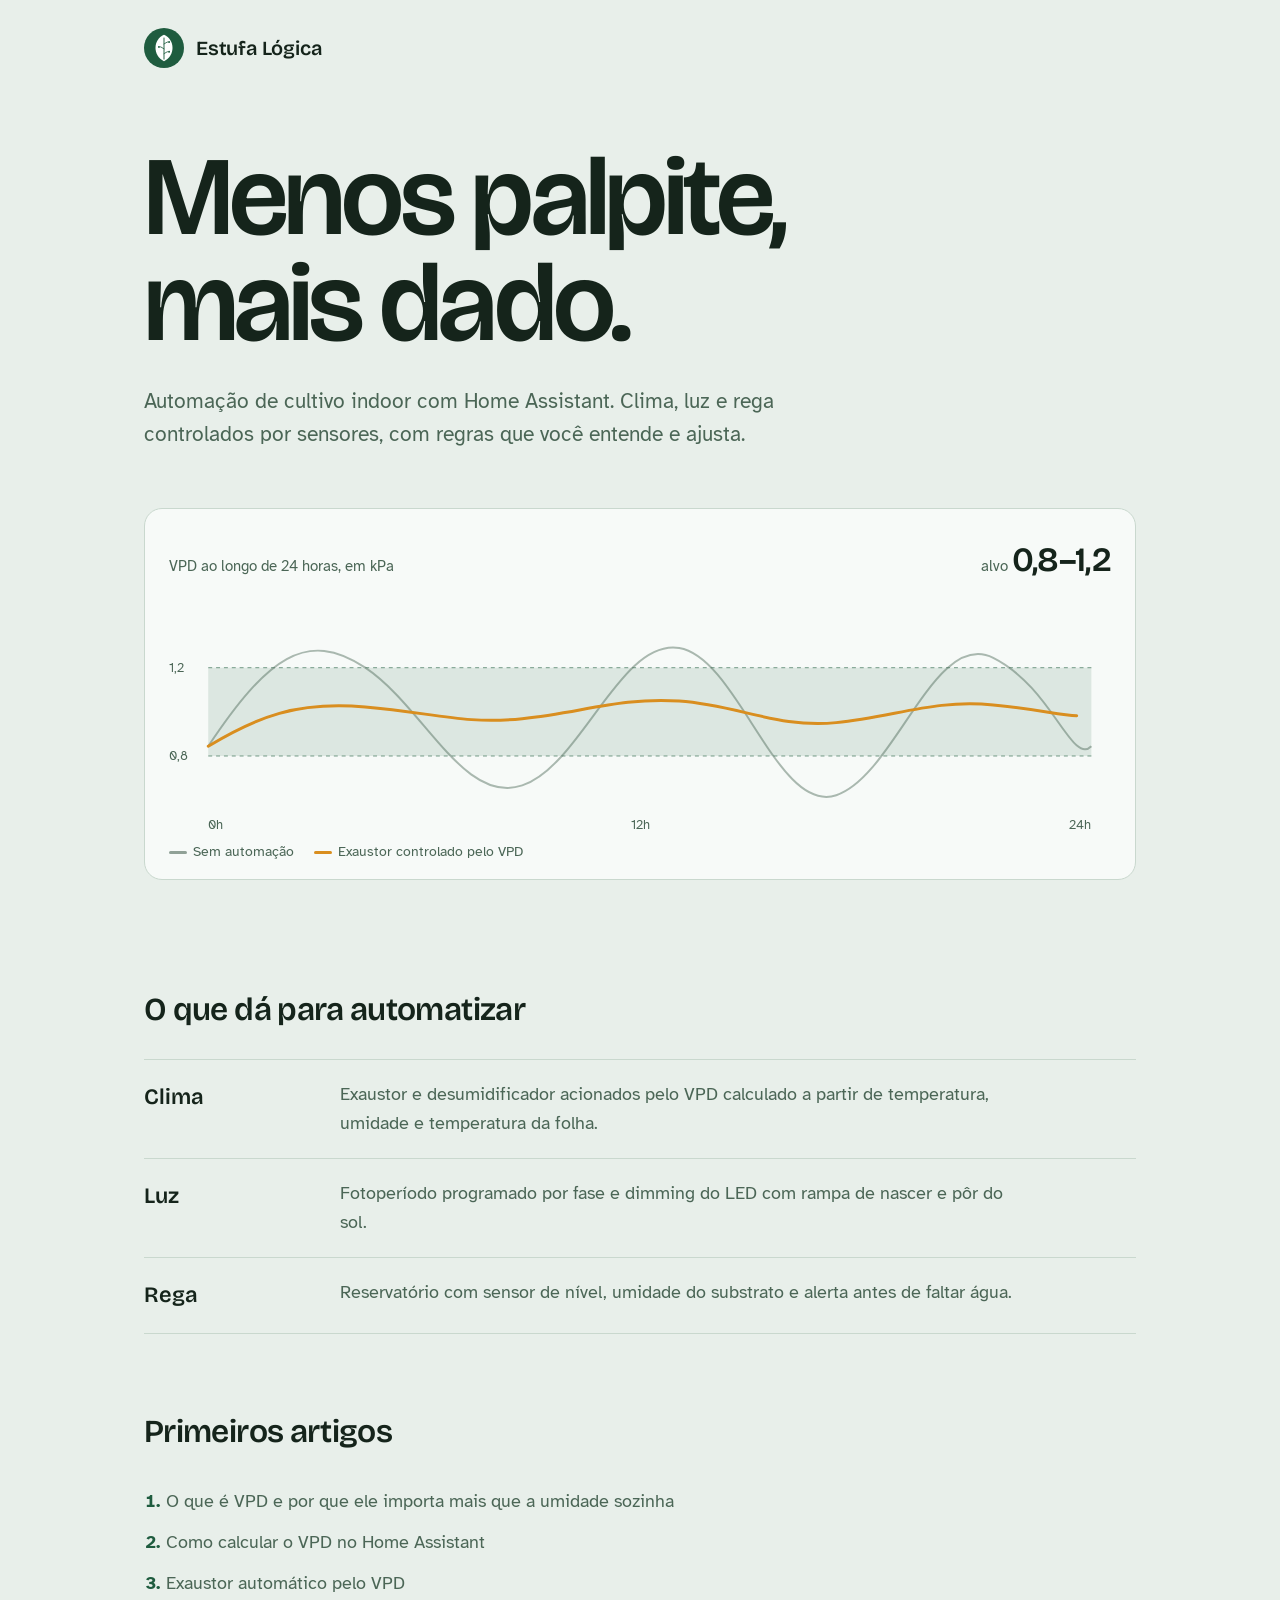
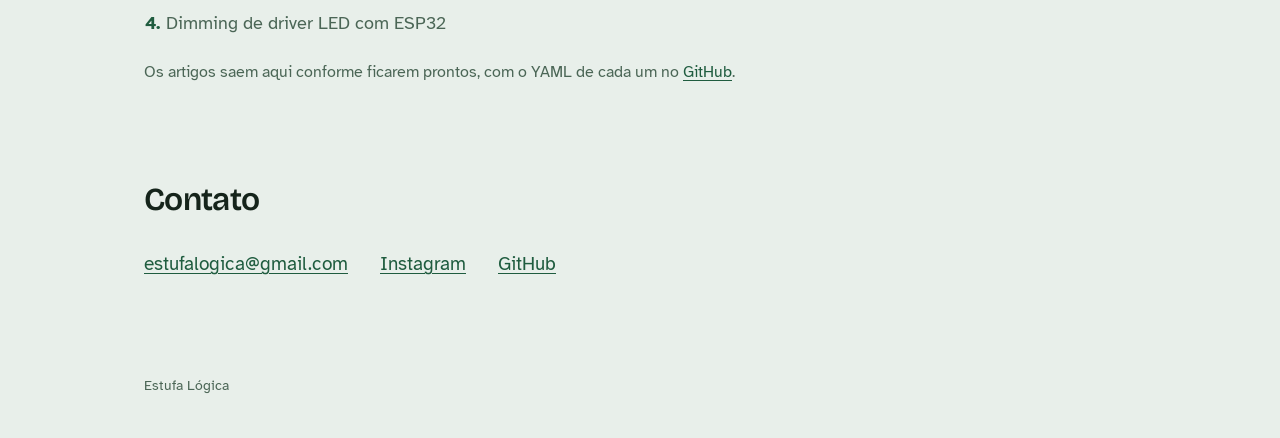
==== index.html @ 7dfba773 "Add files via upload" ====
<!doctype html>
<html lang="pt-BR">
<head>
<meta charset="utf-8">
<meta name="viewport" content="width=device-width, initial-scale=1">
<title>Estufa Lógica · Automação de cultivo indoor</title>
<meta name="description" content="Cultivo indoor automatizado com Home Assistant: VPD, luz e rega controlados por sensores. Menos palpite, mais dado.">
<link rel="icon" href="logo.svg" type="image/svg+xml">
<meta property="og:title" content="Estufa Lógica">
<meta property="og:description" content="Cultivo indoor automatizado. Menos palpite, mais dado.">
<meta property="og:image" content="https://estufalogica.com/og.png">
<link rel="preconnect" href="https://fonts.googleapis.com">
<link rel="preconnect" href="https://fonts.gstatic.com" crossorigin>
<link href="https://fonts.googleapis.com/css2?family=Bricolage+Grotesque:opsz,wght@12..96,400;12..96,600&family=Atkinson+Hyperlegible:wght@400;700&display=swap" rel="stylesheet">
<style>
:root{
  --vidro:#E8EFEA;
  --folha:#1F5C3F;
  --tinta:#15241B;
  --musgo:#4B6656;
  --nevoa:#C9D8CE;
  --led:#D98E1F;
  --papel:#F7FAF8;
}
@media (prefers-color-scheme: dark){
  :root{--vidro:#0F1C15;--tinta:#E6EFE9;--musgo:#9DB8A7;--nevoa:#28402F;--papel:#15261C;--led:#F0A93B;--folha:#6FC497}
}
*{box-sizing:border-box}
html{-webkit-text-size-adjust:100%}
body{margin:0;background:var(--vidro);color:var(--tinta);font-family:"Atkinson Hyperlegible",system-ui,sans-serif;font-size:18px;line-height:1.6}
a{color:var(--folha);text-underline-offset:3px}
a:focus-visible{outline:3px solid var(--led);outline-offset:3px;border-radius:2px}
.wrap{max-width:1040px;margin:0 auto;padding:0 24px}
header{display:flex;align-items:center;gap:12px;padding:28px 0}
header img{width:40px;height:40px;border-radius:50%}
header span{font-family:"Bricolage Grotesque",sans-serif;font-weight:600;font-size:20px;letter-spacing:-.01em}
.hero{padding:48px 0 24px}
h1{font-family:"Bricolage Grotesque",sans-serif;font-weight:600;font-size:clamp(48px,9vw,112px);line-height:.95;letter-spacing:-.035em;margin:0;max-width:11ch}
.lede{font-size:21px;color:var(--musgo);max-width:34em;margin:28px 0 0}
.leitura{margin:56px 0 8px;background:var(--papel);border:1px solid var(--nevoa);border-radius:18px;padding:24px 24px 16px}
.leitura-top{display:flex;justify-content:space-between;align-items:baseline;flex-wrap:wrap;gap:8px;font-size:15px;color:var(--musgo)}
.leitura-top strong{font-family:"Bricolage Grotesque",sans-serif;font-size:34px;color:var(--tinta);font-weight:600;letter-spacing:-.02em}
.leitura svg{display:block;width:100%;height:auto;margin-top:12px}
.faixa{fill:var(--folha);opacity:.12}
.lim{stroke:var(--folha);stroke-width:1;stroke-dasharray:4 4;opacity:.6}
.antes{fill:none;stroke:var(--musgo);stroke-width:2;opacity:.45}
.depois{fill:none;stroke:var(--led);stroke-width:3;stroke-linecap:round;stroke-dasharray:900;stroke-dashoffset:900;animation:traco 2.4s .4s ease-out forwards}
.eixo{font-size:13px;fill:var(--musgo);font-family:"Atkinson Hyperlegible",sans-serif}
.legenda{display:flex;gap:20px;flex-wrap:wrap;font-size:14px;color:var(--musgo);margin-top:6px}
.legenda i{display:inline-block;width:18px;height:3px;vertical-align:middle;margin-right:6px;border-radius:2px}
@keyframes traco{to{stroke-dashoffset:0}}
@media (prefers-reduced-motion:reduce){.depois{animation:none;stroke-dashoffset:0}}
section{padding:72px 0 0}
h2{font-family:"Bricolage Grotesque",sans-serif;font-weight:600;font-size:32px;letter-spacing:-.02em;margin:0 0 24px}
.controles{list-style:none;margin:0;padding:0;border-top:1px solid var(--nevoa)}
.controles li{display:grid;grid-template-columns:180px 1fr;gap:16px;padding:20px 0;border-bottom:1px solid var(--nevoa)}
.controles b{font-family:"Bricolage Grotesque",sans-serif;font-size:22px;font-weight:600}
.controles p{margin:0;color:var(--musgo);max-width:38em}
.artigos{margin:0;padding-left:1.2em;color:var(--musgo)}
.artigos li{padding:6px 0}
.artigos li::marker{color:var(--folha);font-weight:700}
.nota{font-size:16px;color:var(--musgo);margin-top:16px}
.contato{display:flex;flex-wrap:wrap;gap:12px 32px;font-size:19px}
footer{padding:96px 0 40px;font-size:14px;color:var(--musgo)}
@media (max-width:640px){
  body{font-size:17px}
  .controles li{grid-template-columns:1fr;gap:4px}
  .leitura{padding:18px 16px 12px}
  .wrap{padding:0 16px}
  .eixo{font-size:34px}
  .eixo-y{display:none}
}
</style>
</head>
<body>
<div class="wrap">
  <header>
    <img src="logo.svg" alt="">
    <span>Estufa Lógica</span>
  </header>

  <main>
    <div class="hero">
      <h1>Menos palpite, mais dado.</h1>
      <p class="lede">Automação de cultivo indoor com Home Assistant. Clima, luz e rega controlados por sensores, com regras que você entende e ajusta.</p>

      <figure class="leitura" aria-labelledby="leg-vpd">
        <div class="leitura-top">
          <span id="leg-vpd">VPD ao longo de 24 horas, em kPa</span>
          <span>alvo <strong>0,8–1,2</strong></span>
        </div>
        <svg viewBox="0 0 960 240" role="img" aria-label="Gráfico ilustrativo: sem automação o VPD oscila para fora da faixa alvo; com o exaustor controlado pelo VPD, a curva fica dentro da faixa.">
          <rect class="faixa" x="40" y="70" width="900" height="90"/>
          <line class="lim" x1="40" y1="70" x2="940" y2="70"/>
          <line class="lim" x1="40" y1="160" x2="940" y2="160"/>
          <text class="eixo eixo-y" x="0" y="74">1,2</text>
          <text class="eixo eixo-y" x="0" y="164">0,8</text>
          <path class="antes" d="M40 150 C100 60 140 30 200 70 S300 210 360 190 S460 40 520 50 S620 220 680 200 S780 30 840 60 S920 170 940 150"/>
          <path class="depois" d="M40 150 C90 120 130 104 200 110 S300 128 360 122 S460 100 520 104 S620 132 680 126 S780 102 840 108 S920 122 940 118"/>
          <text class="eixo" x="40" y="234">0h</text>
          <text class="eixo" x="480" y="234" text-anchor="middle">12h</text>
          <text class="eixo" x="940" y="234" text-anchor="end">24h</text>
        </svg>
        <figcaption class="legenda">
          <span><i style="background:var(--musgo);opacity:.6"></i>Sem automação</span>
          <span><i style="background:var(--led)"></i>Exaustor controlado pelo VPD</span>
        </figcaption>
      </figure>
    </div>

    <section aria-labelledby="t-controles">
      <h2 id="t-controles">O que dá para automatizar</h2>
      <ul class="controles">
        <li><b>Clima</b><p>Exaustor e desumidificador acionados pelo VPD calculado a partir de temperatura, umidade e temperatura da folha.</p></li>
        <li><b>Luz</b><p>Fotoperíodo programado por fase e dimming do LED com rampa de nascer e pôr do sol.</p></li>
        <li><b>Rega</b><p>Reservatório com sensor de nível, umidade do substrato e alerta antes de faltar água.</p></li>
      </ul>
    </section>

    <section aria-labelledby="t-artigos">
      <h2 id="t-artigos">Primeiros artigos</h2>
      <ol class="artigos">
        <li>O que é VPD e por que ele importa mais que a umidade sozinha</li>
        <li>Como calcular o VPD no Home Assistant</li>
        <li>Exaustor automático pelo VPD</li>
        <li>Dimming de driver LED com ESP32</li>
      </ol>
      <p class="nota">Os artigos saem aqui conforme ficarem prontos, com o YAML de cada um no <a href="https://github.com/estufalogica">GitHub</a>.</p>
    </section>

    <section aria-labelledby="t-contato">
      <h2 id="t-contato">Contato</h2>
      <div class="contato">
        <a href="mailto:estufalogica@gmail.com">estufalogica@gmail.com</a>
        <a href="https://instagram.com/estufalogica">Instagram</a>
        <a href="https://github.com/estufalogica">GitHub</a>
      </div>
    </section>
  </main>

  <footer>Estufa Lógica</footer>
</div>
</body>
</html>
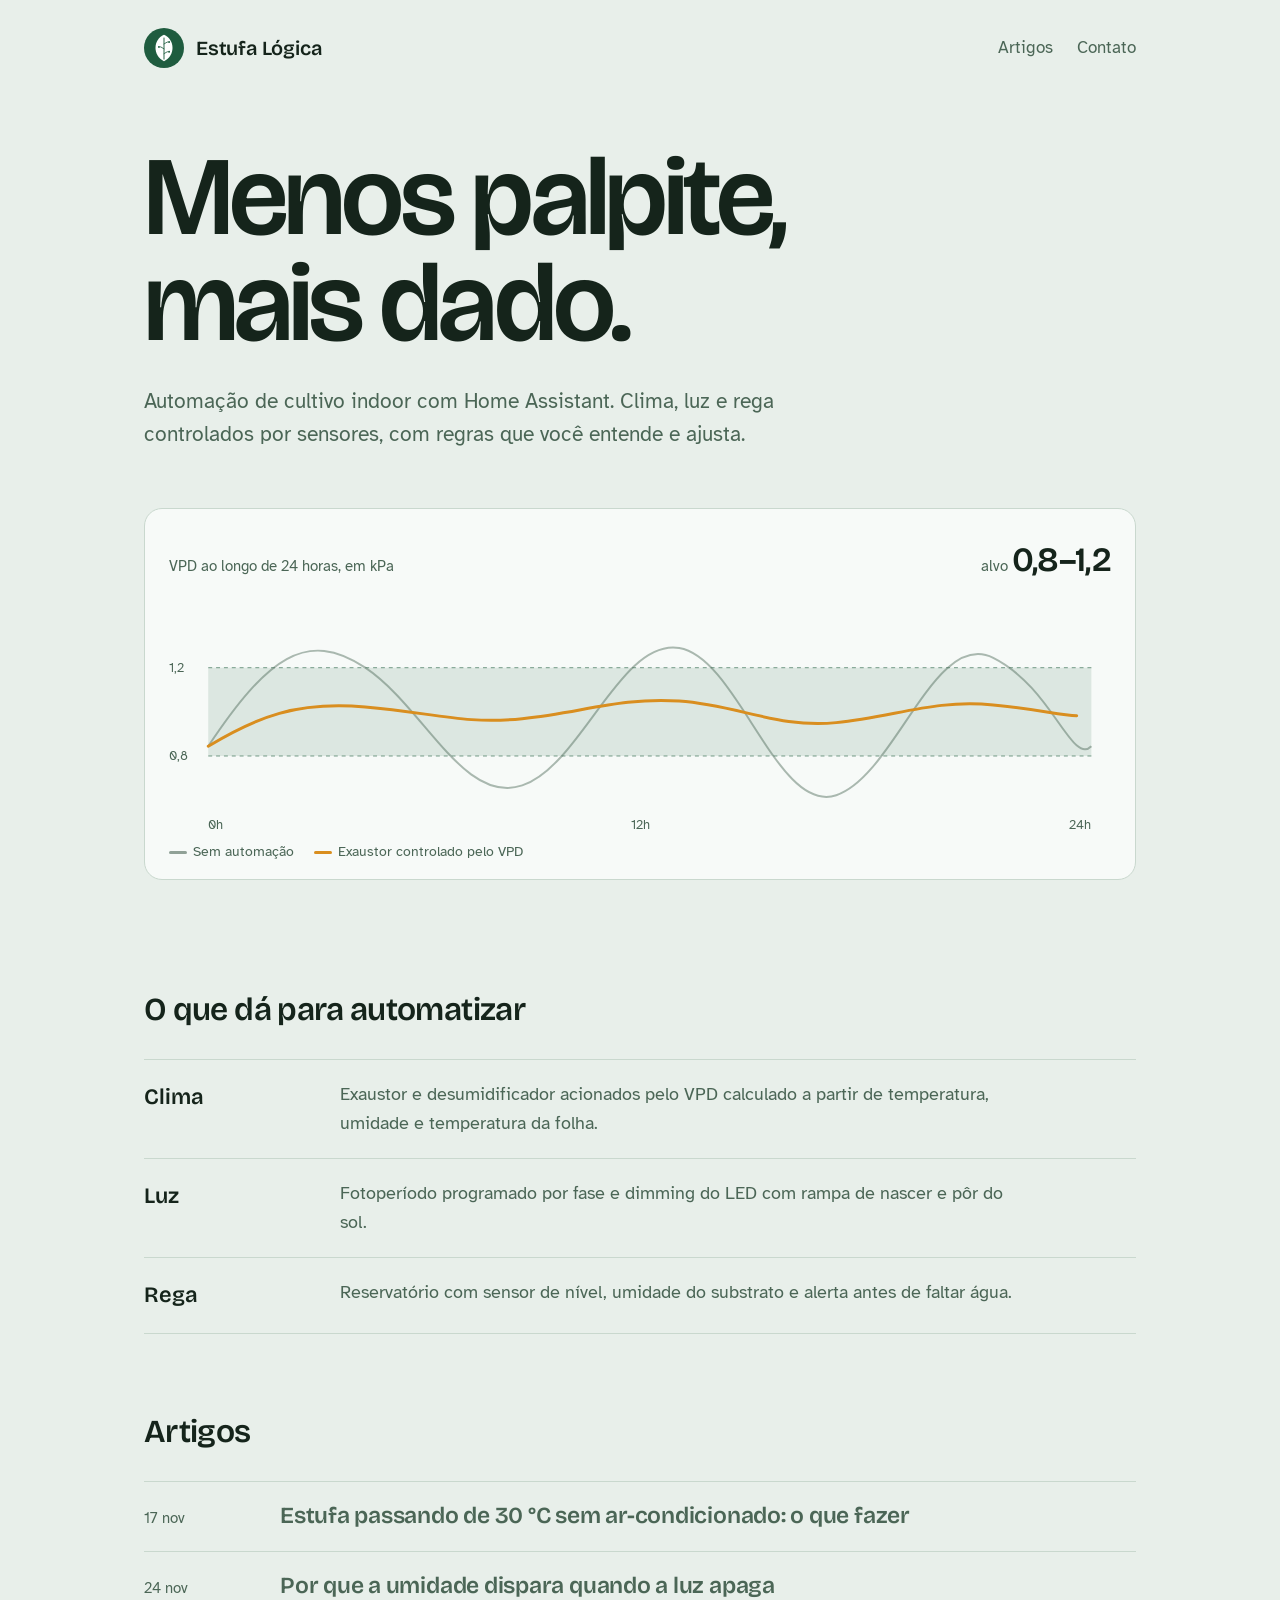
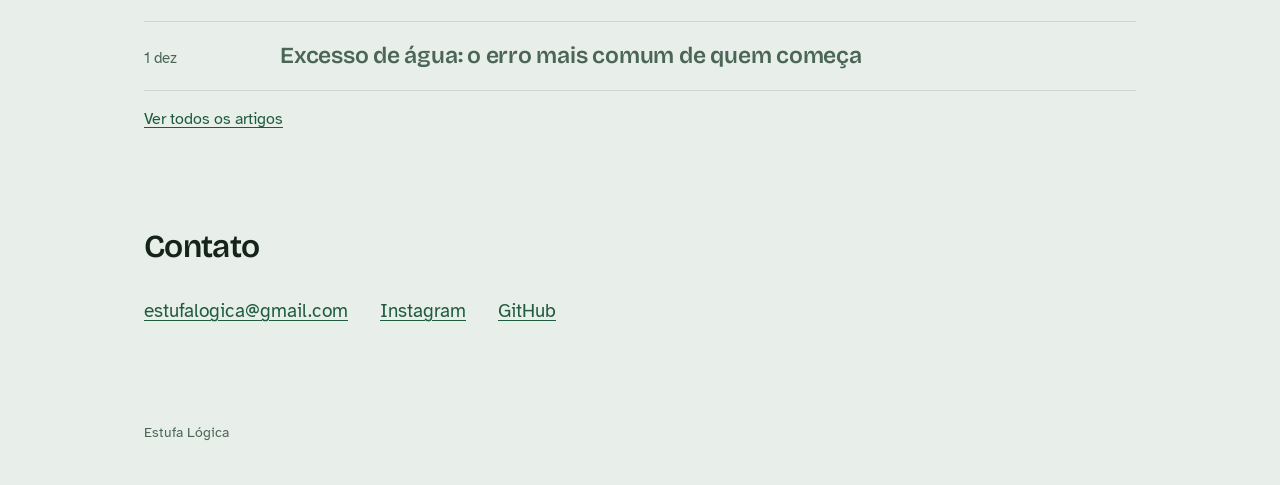
==== commit c3bb149a: "Add files via upload" ====
--- a/index.html
+++ b/index.html
@@ -5,78 +5,23 @@
 <meta name="viewport" content="width=device-width, initial-scale=1">
 <title>Estufa Lógica · Automação de cultivo indoor</title>
 <meta name="description" content="Cultivo indoor automatizado com Home Assistant: VPD, luz e rega controlados por sensores. Menos palpite, mais dado.">
-<link rel="icon" href="logo.svg" type="image/svg+xml">
+<link rel="icon" href="/logo.svg" type="image/svg+xml">
 <meta property="og:title" content="Estufa Lógica">
 <meta property="og:description" content="Cultivo indoor automatizado. Menos palpite, mais dado.">
 <meta property="og:image" content="https://estufalogica.com/og.png">
 <link rel="preconnect" href="https://fonts.googleapis.com">
 <link rel="preconnect" href="https://fonts.gstatic.com" crossorigin>
 <link href="https://fonts.googleapis.com/css2?family=Bricolage+Grotesque:opsz,wght@12..96,400;12..96,600&family=Atkinson+Hyperlegible:wght@400;700&display=swap" rel="stylesheet">
-<style>
-:root{
-  --vidro:#E8EFEA;
-  --folha:#1F5C3F;
-  --tinta:#15241B;
-  --musgo:#4B6656;
-  --nevoa:#C9D8CE;
-  --led:#D98E1F;
-  --papel:#F7FAF8;
-}
-@media (prefers-color-scheme: dark){
-  :root{--vidro:#0F1C15;--tinta:#E6EFE9;--musgo:#9DB8A7;--nevoa:#28402F;--papel:#15261C;--led:#F0A93B;--folha:#6FC497}
-}
-*{box-sizing:border-box}
-html{-webkit-text-size-adjust:100%}
-body{margin:0;background:var(--vidro);color:var(--tinta);font-family:"Atkinson Hyperlegible",system-ui,sans-serif;font-size:18px;line-height:1.6}
-a{color:var(--folha);text-underline-offset:3px}
-a:focus-visible{outline:3px solid var(--led);outline-offset:3px;border-radius:2px}
-.wrap{max-width:1040px;margin:0 auto;padding:0 24px}
-header{display:flex;align-items:center;gap:12px;padding:28px 0}
-header img{width:40px;height:40px;border-radius:50%}
-header span{font-family:"Bricolage Grotesque",sans-serif;font-weight:600;font-size:20px;letter-spacing:-.01em}
-.hero{padding:48px 0 24px}
-h1{font-family:"Bricolage Grotesque",sans-serif;font-weight:600;font-size:clamp(48px,9vw,112px);line-height:.95;letter-spacing:-.035em;margin:0;max-width:11ch}
-.lede{font-size:21px;color:var(--musgo);max-width:34em;margin:28px 0 0}
-.leitura{margin:56px 0 8px;background:var(--papel);border:1px solid var(--nevoa);border-radius:18px;padding:24px 24px 16px}
-.leitura-top{display:flex;justify-content:space-between;align-items:baseline;flex-wrap:wrap;gap:8px;font-size:15px;color:var(--musgo)}
-.leitura-top strong{font-family:"Bricolage Grotesque",sans-serif;font-size:34px;color:var(--tinta);font-weight:600;letter-spacing:-.02em}
-.leitura svg{display:block;width:100%;height:auto;margin-top:12px}
-.faixa{fill:var(--folha);opacity:.12}
-.lim{stroke:var(--folha);stroke-width:1;stroke-dasharray:4 4;opacity:.6}
-.antes{fill:none;stroke:var(--musgo);stroke-width:2;opacity:.45}
-.depois{fill:none;stroke:var(--led);stroke-width:3;stroke-linecap:round;stroke-dasharray:900;stroke-dashoffset:900;animation:traco 2.4s .4s ease-out forwards}
-.eixo{font-size:13px;fill:var(--musgo);font-family:"Atkinson Hyperlegible",sans-serif}
-.legenda{display:flex;gap:20px;flex-wrap:wrap;font-size:14px;color:var(--musgo);margin-top:6px}
-.legenda i{display:inline-block;width:18px;height:3px;vertical-align:middle;margin-right:6px;border-radius:2px}
-@keyframes traco{to{stroke-dashoffset:0}}
-@media (prefers-reduced-motion:reduce){.depois{animation:none;stroke-dashoffset:0}}
-section{padding:72px 0 0}
-h2{font-family:"Bricolage Grotesque",sans-serif;font-weight:600;font-size:32px;letter-spacing:-.02em;margin:0 0 24px}
-.controles{list-style:none;margin:0;padding:0;border-top:1px solid var(--nevoa)}
-.controles li{display:grid;grid-template-columns:180px 1fr;gap:16px;padding:20px 0;border-bottom:1px solid var(--nevoa)}
-.controles b{font-family:"Bricolage Grotesque",sans-serif;font-size:22px;font-weight:600}
-.controles p{margin:0;color:var(--musgo);max-width:38em}
-.artigos{margin:0;padding-left:1.2em;color:var(--musgo)}
-.artigos li{padding:6px 0}
-.artigos li::marker{color:var(--folha);font-weight:700}
-.nota{font-size:16px;color:var(--musgo);margin-top:16px}
-.contato{display:flex;flex-wrap:wrap;gap:12px 32px;font-size:19px}
-footer{padding:96px 0 40px;font-size:14px;color:var(--musgo)}
-@media (max-width:640px){
-  body{font-size:17px}
-  .controles li{grid-template-columns:1fr;gap:4px}
-  .leitura{padding:18px 16px 12px}
-  .wrap{padding:0 16px}
-  .eixo{font-size:34px}
-  .eixo-y{display:none}
-}
-</style>
+<link rel="stylesheet" href="/style.css">
 </head>
 <body>
 <div class="wrap">
   <header>
-    <img src="logo.svg" alt="">
-    <span>Estufa Lógica</span>
+    <a class="marca" href="/"><img src="/logo.svg" alt=""><span>Estufa Lógica</span></a>
+    <nav aria-label="Principal">
+      <a href="/artigos/">Artigos</a>
+      <a href="#contato">Contato</a>
+    </nav>
   </header>
 
   <main>
@@ -118,17 +63,16 @@
     </section>
 
     <section aria-labelledby="t-artigos">
-      <h2 id="t-artigos">Primeiros artigos</h2>
-      <ol class="artigos">
-        <li>O que é VPD e por que ele importa mais que a umidade sozinha</li>
-        <li>Como calcular o VPD no Home Assistant</li>
-        <li>Exaustor automático pelo VPD</li>
-        <li>Dimming de driver LED com ESP32</li>
-      </ol>
-      <p class="nota">Os artigos saem aqui conforme ficarem prontos, com o YAML de cada um no <a href="https://github.com/estufalogica">GitHub</a>.</p>
+      <h2 id="t-artigos">Artigos</h2>
+      <ul class="lista-artigos">
+        <li class="breve"><time datetime="2026-11-17">17 nov</time><div><div class="titulo">Estufa passando de 30 °C sem ar-condicionado: o que fazer</div></div></li>
+        <li class="breve"><time datetime="2026-11-24">24 nov</time><div><div class="titulo">Por que a umidade dispara quando a luz apaga</div></div></li>
+        <li class="breve"><time datetime="2026-12-01">1 dez</time><div><div class="titulo">Excesso de água: o erro mais comum de quem começa</div></div></li>
+      </ul>
+      <p class="nota"><a href="/artigos/">Ver todos os artigos</a></p>
     </section>
 
-    <section aria-labelledby="t-contato">
+    <section id="contato" aria-labelledby="t-contato">
       <h2 id="t-contato">Contato</h2>
       <div class="contato">
         <a href="mailto:estufalogica@gmail.com">estufalogica@gmail.com</a>
--- a/style.css
+++ b/style.css
@@ -0,0 +1,92 @@
+:root{
+  --vidro:#E8EFEA;
+  --folha:#1F5C3F;
+  --tinta:#15241B;
+  --musgo:#4B6656;
+  --nevoa:#C9D8CE;
+  --led:#D98E1F;
+  --papel:#F7FAF8;
+}
+@media (prefers-color-scheme: dark){
+  :root{--vidro:#0F1C15;--tinta:#E6EFE9;--musgo:#9DB8A7;--nevoa:#28402F;--papel:#15261C;--led:#F0A93B;--folha:#6FC497}
+}
+*{box-sizing:border-box}
+html{-webkit-text-size-adjust:100%}
+body{margin:0;background:var(--vidro);color:var(--tinta);font-family:"Atkinson Hyperlegible",system-ui,sans-serif;font-size:18px;line-height:1.6}
+a{color:var(--folha);text-underline-offset:3px}
+a:focus-visible{outline:3px solid var(--led);outline-offset:3px;border-radius:2px}
+.wrap{max-width:1040px;margin:0 auto;padding:0 24px}
+
+header{display:flex;align-items:center;justify-content:space-between;gap:16px;padding:28px 0}
+.marca{display:flex;align-items:center;gap:12px;color:var(--tinta);text-decoration:none}
+.marca img{width:40px;height:40px;border-radius:50%}
+.marca span{font-family:"Bricolage Grotesque",sans-serif;font-weight:600;font-size:20px;letter-spacing:-.01em}
+nav{display:flex;gap:24px;font-size:17px}
+nav a{color:var(--musgo);text-decoration:none}
+nav a:hover,nav a[aria-current="page"]{color:var(--tinta);text-decoration:underline}
+
+.hero{padding:48px 0 24px}
+h1{font-family:"Bricolage Grotesque",sans-serif;font-weight:600;font-size:clamp(48px,9vw,112px);line-height:.95;letter-spacing:-.035em;margin:0;max-width:11ch}
+.lede{font-size:21px;color:var(--musgo);max-width:34em;margin:28px 0 0}
+
+.leitura{margin:56px 0 8px;background:var(--papel);border:1px solid var(--nevoa);border-radius:18px;padding:24px 24px 16px}
+.leitura-top{display:flex;justify-content:space-between;align-items:baseline;flex-wrap:wrap;gap:8px;font-size:15px;color:var(--musgo)}
+.leitura-top strong{font-family:"Bricolage Grotesque",sans-serif;font-size:34px;color:var(--tinta);font-weight:600;letter-spacing:-.02em}
+.leitura svg{display:block;width:100%;height:auto;margin-top:12px}
+.faixa{fill:var(--folha);opacity:.12}
+.lim{stroke:var(--folha);stroke-width:1;stroke-dasharray:4 4;opacity:.6}
+.antes{fill:none;stroke:var(--musgo);stroke-width:2;opacity:.45}
+.depois{fill:none;stroke:var(--led);stroke-width:3;stroke-linecap:round;stroke-dasharray:900;stroke-dashoffset:900;animation:traco 2.4s .4s ease-out forwards}
+.eixo{font-size:13px;fill:var(--musgo);font-family:"Atkinson Hyperlegible",sans-serif}
+.legenda{display:flex;gap:20px;flex-wrap:wrap;font-size:14px;color:var(--musgo);margin-top:6px}
+.legenda i{display:inline-block;width:18px;height:3px;vertical-align:middle;margin-right:6px;border-radius:2px}
+@keyframes traco{to{stroke-dashoffset:0}}
+@media (prefers-reduced-motion:reduce){.depois{animation:none;stroke-dashoffset:0}}
+
+section{padding:72px 0 0}
+h2{font-family:"Bricolage Grotesque",sans-serif;font-weight:600;font-size:32px;letter-spacing:-.02em;margin:0 0 24px}
+.controles{list-style:none;margin:0;padding:0;border-top:1px solid var(--nevoa)}
+.controles li{display:grid;grid-template-columns:180px 1fr;gap:16px;padding:20px 0;border-bottom:1px solid var(--nevoa)}
+.controles b{font-family:"Bricolage Grotesque",sans-serif;font-size:22px;font-weight:600}
+.controles p{margin:0;color:var(--musgo);max-width:38em}
+.nota{font-size:16px;color:var(--musgo);margin-top:16px}
+.contato{display:flex;flex-wrap:wrap;gap:12px 32px;font-size:19px}
+
+.lista-artigos{list-style:none;margin:0;padding:0;border-top:1px solid var(--nevoa)}
+.lista-artigos li{display:grid;grid-template-columns:120px 1fr;gap:16px;padding:20px 0;border-bottom:1px solid var(--nevoa)}
+.lista-artigos time{color:var(--musgo);font-size:15px;padding-top:4px}
+.lista-artigos .titulo{font-family:"Bricolage Grotesque",sans-serif;font-size:23px;font-weight:600;letter-spacing:-.01em;line-height:1.25}
+.lista-artigos .titulo a{color:var(--tinta);text-decoration:none}
+.lista-artigos .titulo a:hover{text-decoration:underline}
+.lista-artigos p{margin:6px 0 0;color:var(--musgo);max-width:38em}
+.lista-artigos .breve .titulo{color:var(--musgo)}
+.pagina-titulo{font-size:clamp(40px,7vw,72px);max-width:14ch;margin-top:32px}
+
+.artigo{max-width:42em;padding-top:32px}
+.artigo h1{font-size:clamp(36px,6vw,60px);line-height:1.05;max-width:none}
+.artigo .meta{color:var(--musgo);font-size:15px;margin:16px 0 0}
+.artigo .resumo{font-size:21px;color:var(--musgo);margin:24px 0 0}
+.artigo h2{font-size:28px;margin:56px 0 16px}
+.artigo h3{font-family:"Bricolage Grotesque",sans-serif;font-weight:600;font-size:21px;margin:32px 0 8px}
+.artigo p,.artigo li{max-width:38em}
+.artigo figure{margin:32px 0;background:var(--papel);border:1px solid var(--nevoa);border-radius:18px;padding:20px}
+.artigo figure img,.artigo figure svg{display:block;width:100%;height:auto}
+.artigo figcaption{font-size:14px;color:var(--musgo);margin-top:10px}
+.artigo code{font-size:.9em;background:var(--papel);border:1px solid var(--nevoa);border-radius:4px;padding:1px 5px}
+.artigo pre{background:var(--papel);border:1px solid var(--nevoa);border-radius:12px;padding:16px;overflow-x:auto;font-size:15px}
+.artigo pre code{border:0;padding:0;background:none}
+.artigo .chamada{margin:56px 0 0;padding:24px;border-left:4px solid var(--folha);border-radius:0;background:var(--papel)}
+.artigo .chamada p{margin:0}
+
+footer{padding:96px 0 40px;font-size:14px;color:var(--musgo)}
+
+@media (max-width:640px){
+  body{font-size:17px}
+  .wrap{padding:0 16px}
+  header{padding:20px 0}
+  nav{gap:16px;font-size:16px}
+  .controles li,.lista-artigos li{grid-template-columns:1fr;gap:4px}
+  .leitura{padding:18px 16px 12px}
+  .eixo{font-size:34px}
+  .eixo-y{display:none}
+}
